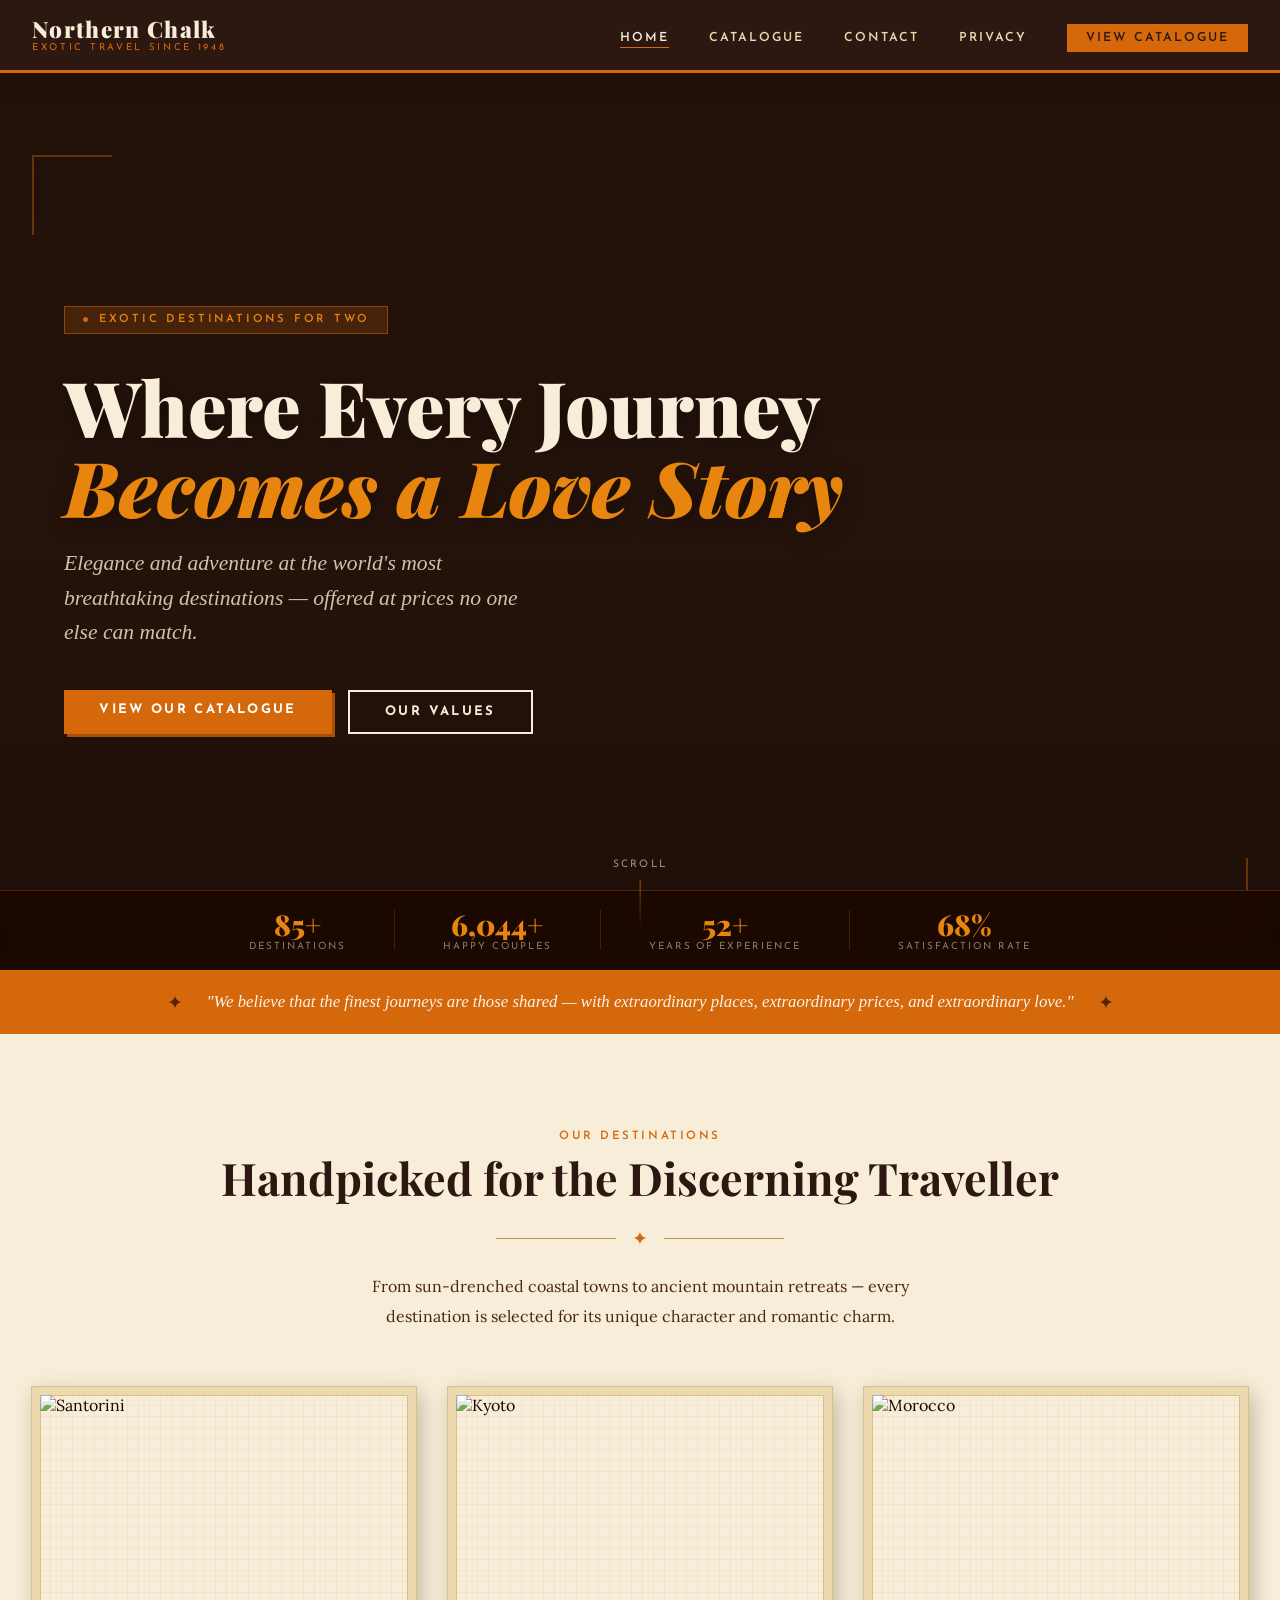
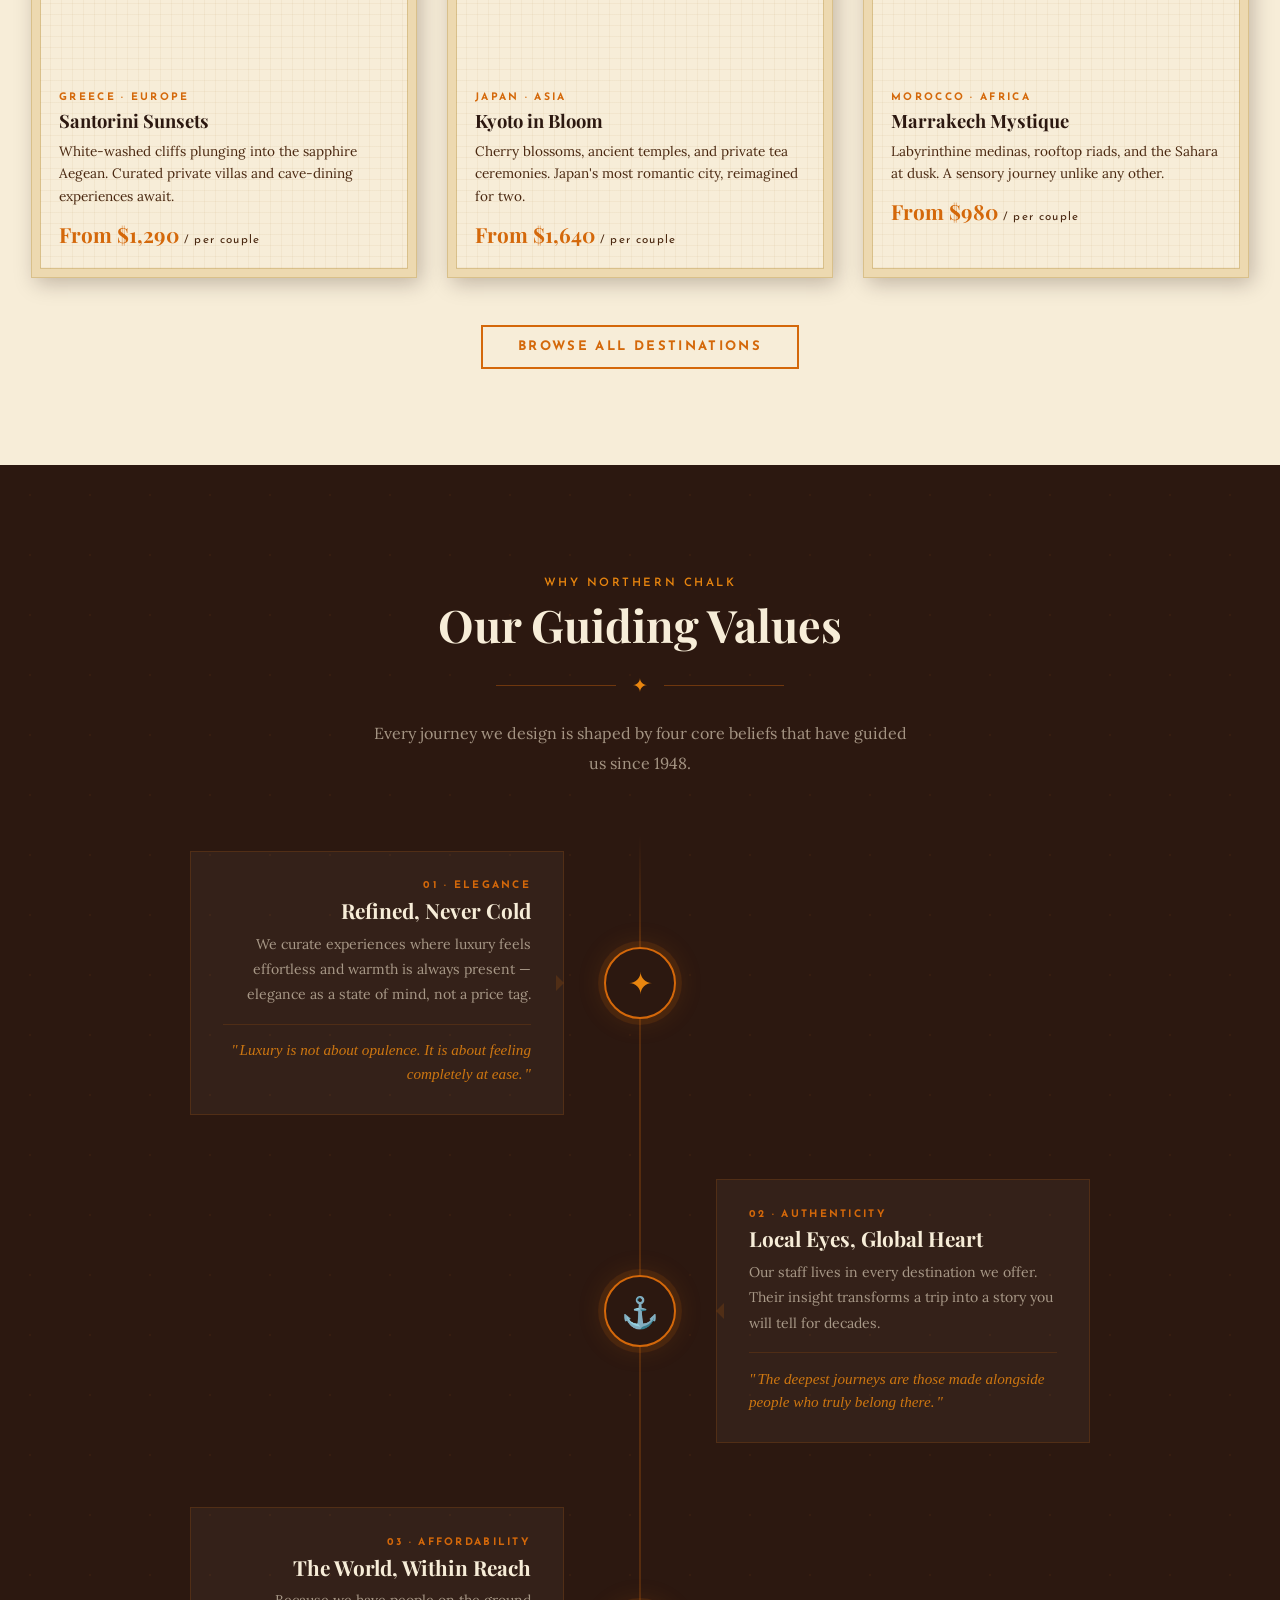
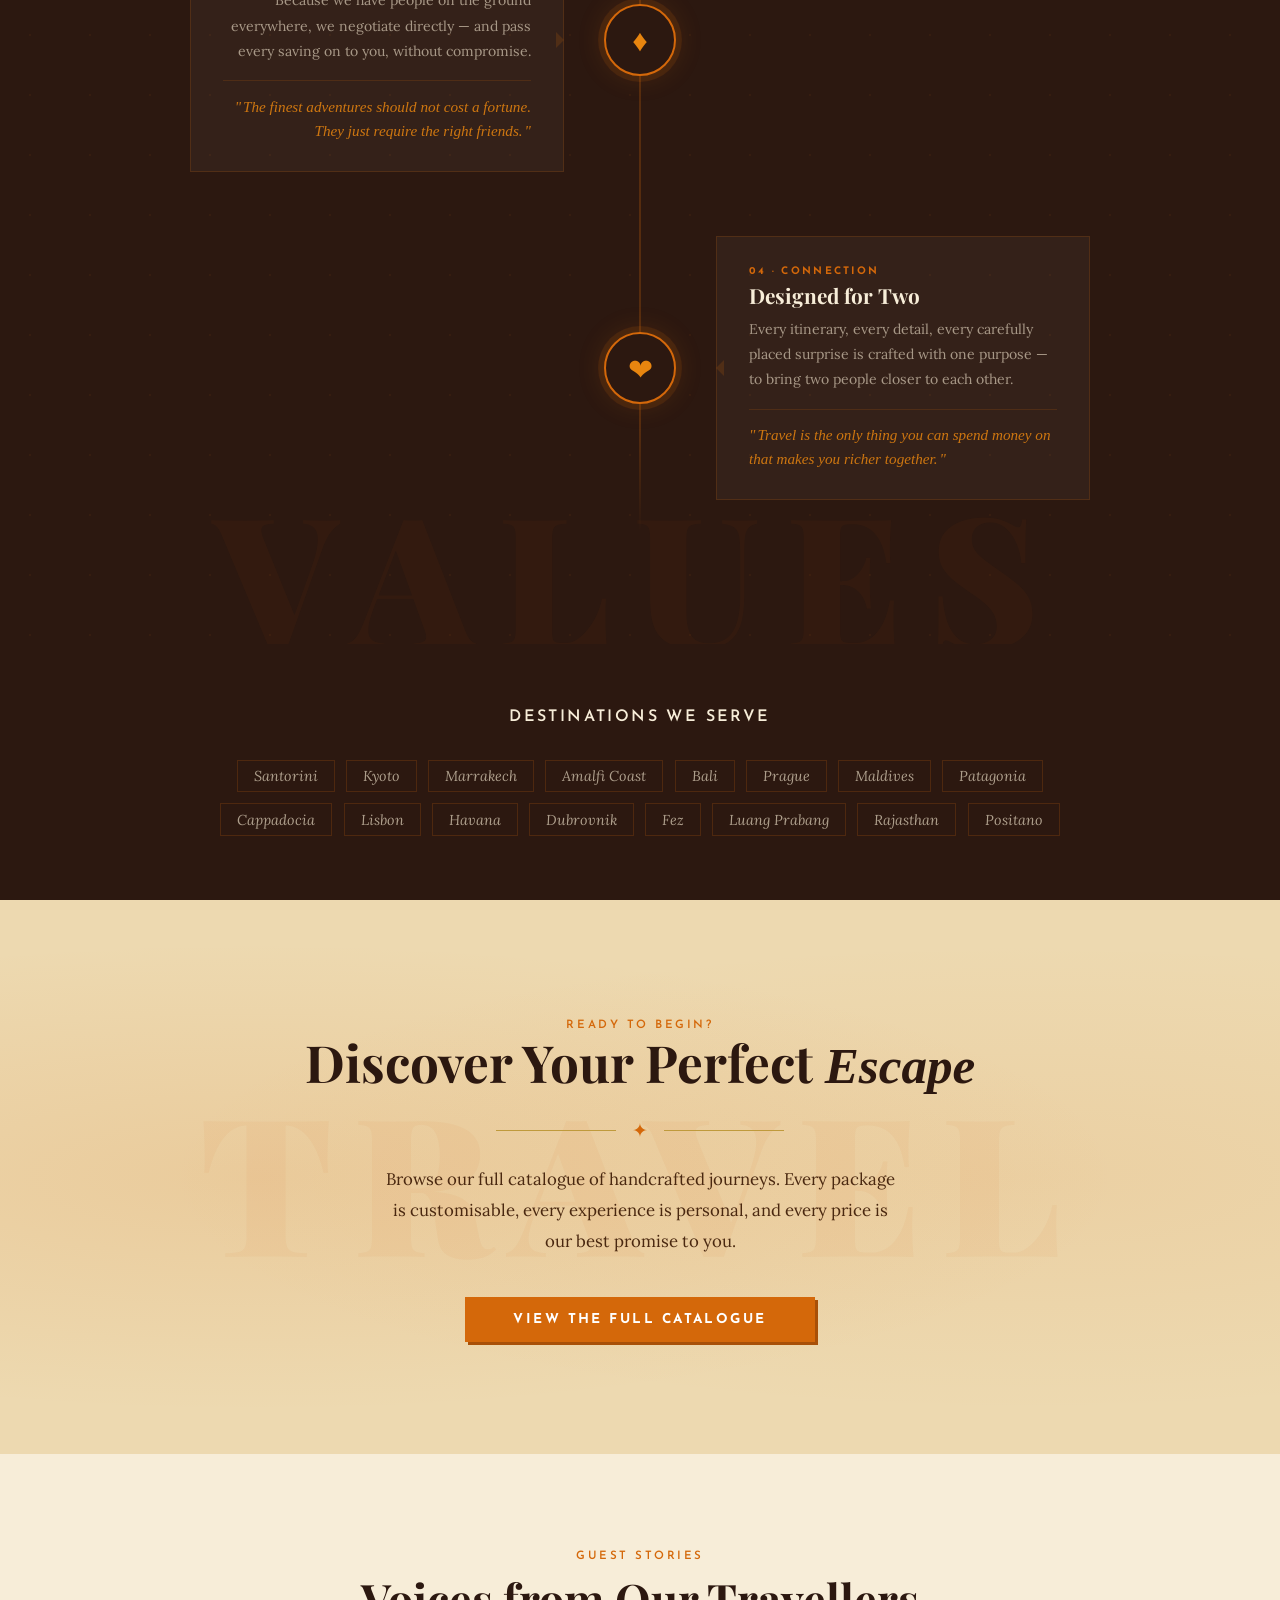
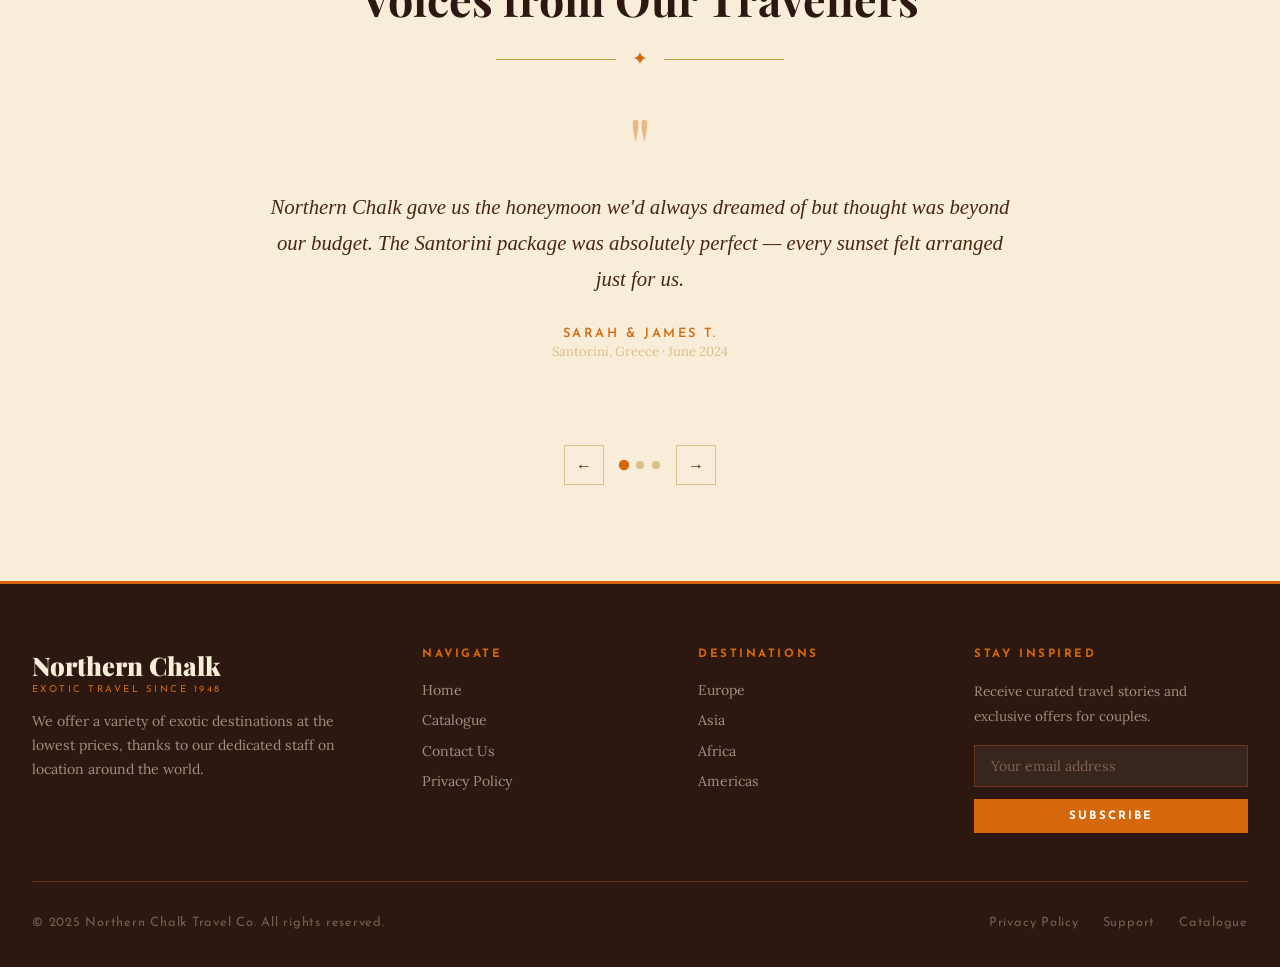
==== index.html @ 46b0620c "finishing the website" ====
<!DOCTYPE html>
<html lang="en">
<head>
    <meta charset="UTF-8">
    <meta name="viewport" content="width=device-width, initial-scale=1.0">
    <title>Northern Chalk — Exotic Travel Destinations</title>
    <link rel="stylesheet" href="style.css">
</head>
<body>

    <nav class="site-nav">
        <div class="nav-inner">
            <a href="index.html" class="nav-logo">
                <span class="logo-main">Northern Chalk</span>
                <span class="logo-sub">Exotic Travel Since 1948</span>
            </a>
            <ul class="nav-links">
                <li><a href="index.html">Home</a></li>
                <li><a href="shop.html">Catalogue</a></li>
                <li><a href="contact.html">Contact</a></li>
                <li><a href="privacy.html">Privacy</a></li>
                <li><a href="shop.html" class="nav-cta">View Catalogue</a></li>
            </ul>
            <div class="nav-toggle" aria-label="Toggle menu">
                <span></span><span></span><span></span>
            </div>
        </div>
    </nav>

    <main>

        <section class="hero" id="home">
            <div class="hero-bg"></div>
            <div class="hero-corner hero-corner--tl"></div>
            <div class="hero-corner hero-corner--br"></div>
            <div class="hero-content">
                <div class="hero-badge animate-fade-up">
                    <div class="hero-badge-dot"></div>
                    <span>Exotic Destinations for Two</span>
                </div>
                <h1 class="animate-fade-up anim-delay-1">
                    Where Every Journey
                    <em>Becomes a Love Story</em>
                </h1>
                <p class="hero-sub animate-fade-up anim-delay-2">
                    Elegance and adventure at the world's most breathtaking destinations — offered at prices no one else can match.
                </p>
                <div class="hero-actions animate-fade-up anim-delay-3">
                    <a href="shop.html" class="btn btn-primary">View Our Catalogue</a>
                    <a href="#values" class="btn btn-ghost">Our Values</a>
                </div>
            </div>
            <div class="hero-stats">
                <div class="hero-stats-inner">
                    <div class="hero-stat">
                        <div class="hero-stat-num" data-count="120" data-suffix="+">0</div>
                        <div class="hero-stat-label">Destinations</div>
                    </div>
                    <div class="hero-stat-divider"></div>
                    <div class="hero-stat">
                        <div class="hero-stat-num" data-count="8500" data-suffix="+">0</div>
                        <div class="hero-stat-label">Happy Couples</div>
                    </div>
                    <div class="hero-stat-divider"></div>
                    <div class="hero-stat">
                        <div class="hero-stat-num" data-count="75" data-suffix="+">0</div>
                        <div class="hero-stat-label">Years of Experience</div>
                    </div>
                    <div class="hero-stat-divider"></div>
                    <div class="hero-stat">
                        <div class="hero-stat-num" data-count="98" data-suffix="%">0</div>
                        <div class="hero-stat-label">Satisfaction Rate</div>
                    </div>
                </div>
            </div>
            <div class="hero-scroll">
                <span>Scroll</span>
                <div class="hero-scroll-line"></div>
            </div>
        </section>

        <div class="intro-strip">
            <div class="intro-strip-inner">
                <span class="intro-strip-icon">✦</span>
                <p>"We believe that the finest journeys are those shared — with extraordinary places, extraordinary prices, and extraordinary love."</p>
                <span class="intro-strip-icon">✦</span>
            </div>
        </div>

        <section class="destinations">
            <div class="container">
                <div class="section-header reveal">
                    <span class="label">Our Destinations</span>
                    <h2>Handpicked for the Discerning Traveller</h2>
                    <div class="ornament ornament-wide">
                        <span class="ornament-icon">✦</span>
                    </div>
                    <p>From sun-drenched coastal towns to ancient mountain retreats — every destination is selected for its unique character and romantic charm.</p>
                </div>

                <div class="destinations-grid">
                    <div class="stamp-card dest-featured reveal" data-delay="0.1">
                        <img class="stamp-card-img" src="https://images.unsplash.com/photo-1533929736458-ca588d08c8be?w=800&q=75&auto=format&fit=crop" alt="Santorini">
                        <div class="stamp-card-body">
                            <span class="stamp-card-tag">Greece · Europe</span>
                            <div class="stamp-card-title">Santorini Sunsets</div>
                            <p class="stamp-card-desc">White-washed cliffs plunging into the sapphire Aegean. Curated private villas and cave-dining experiences await.</p>
                            <div class="stamp-card-price">From $1,290 <span>/ per couple</span></div>
                        </div>
                    </div>

                <div class="stamp-card reveal" data-delay="0.2">
                    <img class="stamp-card-img" src="https://images.unsplash.com/photo-1554931670-4ebfabf6e7a9?w=800&q=75&auto=format&fit=crop" alt="Kyoto">
                    <div class="stamp-card-body">
                        <span class="stamp-card-tag">Japan · Asia</span>
                        <div class="stamp-card-title">Kyoto in Bloom</div>
                        <p class="stamp-card-desc">Cherry blossoms, ancient temples, and private tea ceremonies. Japan's most romantic city, reimagined for two.</p>
                        <div class="stamp-card-price">From $1,640 <span>/ per couple</span></div>
                    </div>
                </div>

                <div class="stamp-card reveal" data-delay="0.3">
                    <img class="stamp-card-img" src="https://images.unsplash.com/photo-1516939884455-1445c8652f83?w=800&q=75&auto=format&fit=crop" alt="Morocco">
                    <div class="stamp-card-body">
                        <span class="stamp-card-tag">Morocco · Africa</span>
                        <div class="stamp-card-title">Marrakech Mystique</div>
                        <p class="stamp-card-desc">Labyrinthine medinas, rooftop riads, and the Sahara at dusk. A sensory journey unlike any other.</p>
                        <div class="stamp-card-price">From $980 <span>/ per couple</span></div>
                    </div>
                </div>
                </div>

                <div style="text-align:center; margin-top:3rem;" class="reveal" data-delay="0.4">
                    <a href="shop.html" class="btn btn-secondary">Browse All Destinations</a>
                </div>
            </div>
        </section>

        <section class="values" id="values">
            <div class="container">
                <div class="section-header reveal">
                    <span class="label">Why Northern Chalk</span>
                    <h2 style="color:var(--cream)">Our Guiding Values</h2>
                    <div class="ornament ornament-wide">
                        <span class="ornament-icon" style="color:var(--orange-light)">✦</span>
                    </div>
                    <p style="color:rgba(245,232,208,0.6)">Every journey we design is shaped by four core beliefs that have guided us since 1948.</p>
                </div>

                <div class="timeline">

                    <!-- 01 Elegance — content LEFT, node centre, empty right -->
                    <div class="tl-item tl-odd reveal" data-delay="0.05">
                        <div class="tl-left">
                            <div class="tl-content">
                                <span class="tl-num">01 · Elegance</span>
                                <h3>Refined, Never Cold</h3>
                                <p>We curate experiences where luxury feels effortless and warmth is always present — elegance as a state of mind, not a price tag.</p>
                                <div class="tl-quote">Luxury is not about opulence. It is about feeling completely at ease.</div>
                            </div>
                        </div>
                        <div class="tl-center">
                            <div class="tl-node">✦</div>
                        </div>
                        <div class="tl-right"></div>
                    </div>

                    <!-- 02 Authenticity — empty left, node centre, content RIGHT -->
                    <div class="tl-item tl-even reveal" data-delay="0.15">
                        <div class="tl-left"></div>
                        <div class="tl-center">
                            <div class="tl-node">⚓</div>
                        </div>
                        <div class="tl-right">
                            <div class="tl-content">
                                <span class="tl-num">02 · Authenticity</span>
                                <h3>Local Eyes, Global Heart</h3>
                                <p>Our staff lives in every destination we offer. Their insight transforms a trip into a story you will tell for decades.</p>
                                <div class="tl-quote">The deepest journeys are those made alongside people who truly belong there.</div>
                            </div>
                        </div>
                    </div>

                    <!-- 03 Affordability — content LEFT, node centre, empty right -->
                    <div class="tl-item tl-odd reveal" data-delay="0.25">
                        <div class="tl-left">
                            <div class="tl-content">
                                <span class="tl-num">03 · Affordability</span>
                                <h3>The World, Within Reach</h3>
                                <p>Because we have people on the ground everywhere, we negotiate directly — and pass every saving on to you, without compromise.</p>
                                <div class="tl-quote">The finest adventures should not cost a fortune. They just require the right friends.</div>
                            </div>
                        </div>
                        <div class="tl-center">
                            <div class="tl-node">♦</div>
                        </div>
                        <div class="tl-right"></div>
                    </div>

                    <!-- 04 Connection — empty left, node centre, content RIGHT -->
                    <div class="tl-item tl-even reveal" data-delay="0.35">
                        <div class="tl-left"></div>
                        <div class="tl-center">
                            <div class="tl-node">❤</div>
                        </div>
                        <div class="tl-right">
                            <div class="tl-content">
                                <span class="tl-num">04 · Connection</span>
                                <h3>Designed for Two</h3>
                                <p>Every itinerary, every detail, every carefully placed surprise is crafted with one purpose — to bring two people closer to each other.</p>
                                <div class="tl-quote">Travel is the only thing you can spend money on that makes you richer together.</div>
                            </div>
                        </div>
                    </div>
                </div>
            </div>
        </section>

        <div class="destinations-strip">
            <div class="container">
                <h3>Destinations We Serve</h3>
                <div class="dest-tags">
                    <span class="dest-tag">Santorini</span>
                    <span class="dest-tag">Kyoto</span>
                    <span class="dest-tag">Marrakech</span>
                    <span class="dest-tag">Amalfi Coast</span>
                    <span class="dest-tag">Bali</span>
                    <span class="dest-tag">Prague</span>
                    <span class="dest-tag">Maldives</span>
                    <span class="dest-tag">Patagonia</span>
                    <span class="dest-tag">Cappadocia</span>
                    <span class="dest-tag">Lisbon</span>
                    <span class="dest-tag">Havana</span>
                    <span class="dest-tag">Dubrovnik</span>
                    <span class="dest-tag">Fez</span>
                    <span class="dest-tag">Luang Prabang</span>
                    <span class="dest-tag">Rajasthan</span>
                    <span class="dest-tag">Positano</span>
                </div>
            </div>
        </div>

        <section class="cta-section">
        <div class="cta-deco-text">TRAVEL</div>
            <div class="container reveal">
                <span class="label">Ready to Begin?</span>
                <h2>Discover Your Perfect <em class="serif-italic">Escape</em></h2>
                <div class="ornament ornament-wide">
                    <span class="ornament-icon">✦</span>
                </div>
                <p>Browse our full catalogue of handcrafted journeys. Every package is customisable, every experience is personal, and every price is our best promise to you.</p>
                <a href="shop.html" class="btn btn-primary" style="font-size:0.85rem; padding:1rem 3rem;">
                    View the Full Catalogue
                </a>
            </div>
        </section>

        <section class="testimonials">
            <div class="container">
                <div class="section-header reveal">
                    <span class="label">Guest Stories</span>
                    <h2>Voices from Our Travellers</h2>
                    <div class="ornament ornament-wide">
                        <span class="ornament-icon">✦</span>
                    </div>
                </div>

                <div class="testimonial-wrapper reveal">
                    <div class="testimonial-track">

                        <div class="testimonial-slide active">
                            <div class="testimonial-quote-icon">"</div>
                            <p class="testimonial-text">Northern Chalk gave us the honeymoon we'd always dreamed of but thought was beyond our budget. The Santorini package was absolutely perfect — every sunset felt arranged just for us.</p>
                            <span class="testimonial-author">Sarah &amp; James T.</span>
                            <span class="testimonial-dest">Santorini, Greece · June 2024</span>
                        </div>

                        <div class="testimonial-slide">
                            <div class="testimonial-quote-icon">"</div>
                            <p class="testimonial-text">The Kyoto trip was unlike anything we've experienced. Waking up to cherry blossoms outside our ryokan, followed by a private tea ceremony — it was the most romantic week of our lives.</p>
                            <span class="testimonial-author">Mia &amp; David K.</span>
                            <span class="testimonial-dest">Kyoto, Japan · April 2024</span>
                        </div>

                        <div class="testimonial-slide">
                            <div class="testimonial-quote-icon">"</div>
                            <p class="testimonial-text">What struck us most was how personal every detail felt. The local guides in Marrakech were extraordinary — it was as though the whole city had been arranged to welcome us personally.</p>
                            <span class="testimonial-author">Elena &amp; Marco R.</span>
                            <span class="testimonial-dest">Marrakech, Morocco · October 2024</span>
                        </div>

                    </div>

                    <div class="t-controls">
                        <button class="t-prev" aria-label="Previous">&#8592;</button>
                        <div class="t-dots">
                            <div class="t-dot active"></div>
                            <div class="t-dot"></div>
                            <div class="t-dot"></div>
                        </div>
                        <button class="t-next" aria-label="Next">&#8594;</button>
                    </div>
                </div>
            </div>
        </section>

    </main>

    <footer>
        <div class="footer-grid">
            <div class="footer-brand">
                <span class="logo-main">Northern Chalk</span>
                <span class="logo-sub">Exotic Travel Since 1948</span>
                <p>We offer a variety of exotic destinations at the lowest prices, thanks to our dedicated staff on location around the world.</p>
            </div>
            <div class="footer-col">
                <h5>Navigate</h5>
                <ul>
                    <li><a href="index.html">Home</a></li>
                    <li><a href="shop.html">Catalogue</a></li>
                    <li><a href="contact.html">Contact Us</a></li>
                    <li><a href="privacy.html">Privacy Policy</a></li>
                </ul>
            </div>
            <div class="footer-col">
                <h5>Destinations</h5>
                <ul>
                    <li><a href="shop.html">Europe</a></li>
                    <li><a href="shop.html">Asia</a></li>
                    <li><a href="shop.html">Africa</a></li>
                    <li><a href="shop.html">Americas</a></li>
                </ul>
            </div>
            <div class="footer-col footer-newsletter">
                <h5>Stay Inspired</h5>
                <p style="font-size:0.85rem;color:#A09080;margin-bottom:1rem;">Receive curated travel stories and exclusive offers for couples.</p>
                <form class="newsletter-form">
                    <input type="email" placeholder="Your email address" required>
                    <button type="submit" class="btn">Subscribe</button>
                </form>
            </div>
        </div>
        <div class="footer-bottom">
            <p>© 2025 Northern Chalk Travel Co. All rights reserved.</p>
            <div class="footer-bottom-links">
                <a href="privacy.html">Privacy Policy</a>
                <a href="contact.html">Support</a>
                <a href="shop.html">Catalogue</a>
            </div>
        </div>
    </footer>

    <script src="script.js"></script>
</body>
</html>
---- style.css ----
@import url('https://fonts.googleapis.com/css2?family=Playfair+Display:ital,wght@0,400;0,600;0,700;0,900;1,400;1,700&family=Lora:ital,wght@0,400;0,500;1,400&family=Josefin+Sans:wght@300;400;600;700&family=IM+Fell+English:ital@0;1&display=swap');

:root {
    --orange:       #D4680A;
    --orange-light: #E8850F;
    --orange-dark:  #A85008;
    --cream:        #F7EDD8;
    --cream-dark:   #EDD9B0;
    --parchment:    #D9C08A;
    --brown:        #2C1810;
    --brown-mid:    #6B3520;
    --gold:         #BF9A3C;
    --gold-light:   #D4B458;
    --burgundy:     #7A1E1E;
    --text:         #1A0800;
    --text-mid:     #4A2810;
    --shadow:       rgba(26,8,0,0.25);
}

*, *::before, *::after {
    box-sizing: border-box;
    margin: 0;
    padding: 0;
}

html {
    scroll-behavior: smooth;
    font-size: 16px;
}

img {
    max-width: 100%;
    display: block;
}

a {
    text-decoration: none;
    color: inherit;
}

ul {
    list-style: none;
}

button {
    cursor: pointer;
    border: none;
    background: none; 
    font-family: inherit;
}

body {
    font-family: 'Lora', serif;
    background-color: var(--cream);
    color: var(--text);
    background-image:
        url("data:image/svg+xml,%3Csvg xmlns='http://www.w3.org/2000/svg' width='300' height='300'%3E%3Cfilter id='noise'%3E%3CfeTurbulence type='fractalNoise' baseFrequency='0.65' numOctaves='3' stitchTiles='stitch'/%3E%3CfeColorMatrix type='saturate' values='0'/%3E%3C/filter%3E%3Crect width='300' height='300' filter='url(%23noise)' opacity='0.04'/%3E%3C/svg%3E");
    min-height: 100vh;
}

h1, h2, h3, h4 {
    font-family: 'Playfair Display', serif;
    line-height: 1.2;
    color: var(--brown);
}

h1 {
    font-size: clamp(2.4rem, 5vw, 4rem);
    font-weight: 900;
}

h2 {
    font-size: clamp(1.8rem, 3.5vw, 2.8rem);
    font-weight: 700;
}

h3 {
    font-size: clamp(1.3rem, 2.5vw, 1.8rem);
    font-weight: 600;
}

h4 {
    font-size: 1.1rem;
    font-weight: 600;
}

p {
    font-family: 'Lora', serif;
    font-size: 1rem;
    line-height: 1.85;
    color: var(--text-mid);
}

.label {
    font-family: 'Josefin Sans', sans-serif;
    font-size: 0.72rem;
    letter-spacing: 0.22em;
    text-transform: uppercase;
    font-weight: 600;
    color: var(--orange);
}

.serif-italic {
    font-family: 'IM Fell English', serif;
    font-style: italic;
}

.texture-overlay {
    position: relative;
}

.texture-overlay::after {
    content: '';
    position: absolute;
    inset: 0;
    background-image: url("data:image/svg+xml,%3Csvg xmlns='http://www.w3.org/2000/svg' width='400' height='400'%3E%3Cfilter id='n'%3E%3CfeTurbulence type='fractalNoise' baseFrequency='0.9' numOctaves='4' stitchTiles='stitch'/%3E%3CfeColorMatrix type='saturate' values='0'/%3E%3C/filter%3E%3Crect width='400' height='400' filter='url(%23n)' opacity='0.06'/%3E%3C/svg%3E");
    pointer-events: none;
    z-index: 1;
}

.hero {
    position: relative;
    min-height: 100vh;
    display: flex;
    align-items: center;
    overflow: hidden;
    background: var(--brown);
}

.hero-bg {
    position: absolute;
    inset: -10%;
    background-image:
    linear-gradient(to bottom, rgba(26,8,0,0.55) 0%, rgba(26,8,0,0.35) 50%, rgba(26,8,0,0.72) 100%),
    url('https://images.unsplash.com/photo-1476514525535-07fb3b4ae5f1?w=1600&q=80&auto=format&fit=crop');
    background-size: cover;
    background-position: center;
    filter: sepia(30%) saturate(1.1);
    will-change: transform;
}

.hero-content {
    position: relative;
    z-index: 2;
    max-width: 1280px;
    margin: 0 auto;
    padding: 0 2rem;
    width: 100%;
}

.hero-badge {
    display: inline-flex;
    align-items: center;
    gap: 0.7rem;
    background: rgba(212,104,10,0.2);
    border: 1px solid rgba(212,104,10,0.5);
    padding: 0.45rem 1.1rem;
    margin-bottom: 2rem;
}

.hero-badge span {
    font-family: 'Josefin Sans', sans-serif;
    font-size: 0.7rem;
    letter-spacing: 0.25em;
    text-transform: uppercase;
    font-weight: 600;
    color: var(--orange-light);
}

.hero-badge-dot {
    width: 5px; height: 5px;
    background: var(--orange);
    border-radius: 50%;
    animation: pulse 2s infinite;
}

@keyframes pulse {
    0%,100% {
        opacity:1; transform: scale(1);
    }
    50% {
        opacity:0.5; transform: scale(1.4);
    }
}
.hero h1 {
    color: var(--cream);
    font-size: clamp(3rem, 6vw, 5.2rem);
    font-weight: 900;
    line-height: 1.05;
    max-width: 780px;
    margin-bottom: 0.3rem;
    text-shadow: 2px 4px 20px rgba(0,0,0,0.4);
}

.hero h1 em {
    color: var(--orange-light);
    font-style: italic;
    display: block;
}

.hero-sub {
    font-family: 'IM Fell English', serif;
    font-style: italic;
    font-size: clamp(1rem, 2vw, 1.35rem);
    color: rgba(245,232,208,0.82);
    margin: 1.2rem 0 2.5rem;
    max-width: 480px;
    line-height: 1.6;
}

.hero-actions {
    display: flex;
    gap: 1rem;
    flex-wrap: wrap;
}

.hero-scroll {
    position: absolute;
    bottom: 2.5rem;
    left: 50%;
    transform: translateX(-50%);
    display: flex;
    flex-direction: column;
    align-items: center;
    gap: 0.6rem;
    z-index: 2;
    animation: fadeIn 1s 1s both;
}

.hero-scroll span {
    font-family: 'Josefin Sans', sans-serif;
    font-size: 0.65rem;
    letter-spacing: 0.22em;
    text-transform: uppercase;
    color: rgba(245,232,208,0.6);
}

.hero-scroll-line {
    width: 1px; height: 50px;
    background: linear-gradient(to bottom, rgba(212,104,10,0.8), transparent);
    animation: scrollLine 1.8s ease-in-out infinite;
}

@keyframes scrollLine {
    0%   {
        transform: scaleY(0);
        transform-origin: top;
        opacity:1;
    }
    50%  {
        transform: scaleY(1);
        transform-origin: top;
    }
    51%  {
        transform-origin: bottom;
    }
    100% {
        transform: scaleY(0);
        transform-origin: bottom;
        opacity:0; 
    }
}

.hero-corner {
    position: absolute;
    z-index: 2;
    width: 80px; height: 80px;
    pointer-events: none;
}
.hero-corner--tl {
    top: 85px;
    left: 2rem;
    border-top: 2px solid rgba(212,104,10,0.4);
    border-left: 2px solid rgba(212,104,10,0.4);
}

.hero-corner--br {
    bottom: 2rem;
    right: 2rem;
    border-bottom: 2px solid rgba(212,104,10,0.4);
    border-right: 2px solid rgba(212,104,10,0.4);
}

.hero-stats {
    position: absolute;
    bottom: 0; left: 0; right: 0;
    background: rgba(26,8,0,0.85);
    backdrop-filter: blur(6px);
    border-top: 1px solid rgba(212,104,10,0.3);
    z-index: 2;
}

.hero-stats-inner {
    max-width: 1280px;
    margin: 0 auto;
    padding: 1.2rem 2rem;
    display: flex;
    gap: 3rem;
    align-items: center;
    justify-content: center;
    flex-wrap: wrap;
}

.hero-stat {
    text-align: center;
}

.hero-stat-num {
    font-family: 'Playfair Display', serif;
    font-size: 1.8rem;
    font-weight: 900;
    color: var(--orange-light);
    line-height: 1;
}

.hero-stat-label {
    font-family: 'Josefin Sans', sans-serif;
    font-size: 0.62rem;
    letter-spacing: 0.2em;
    text-transform: uppercase;
    color: rgba(245,232,208,0.5);
    margin-top: 0.2rem;
}

.hero-stat-divider {
    width: 1px;
    height: 40px;
    background: rgba(212,104,10,0.25);
}

.intro-strip {
    background: var(--orange);
    padding: 1.2rem 2rem;
}

.intro-strip-inner {
    max-width: 1280px;
    margin: 0 auto;
    display: flex;
    align-items: center;
    justify-content: center;
    gap: 1.5rem;
    flex-wrap: wrap;
}

.intro-strip p {
    font-family: 'IM Fell English', serif;
    font-style: italic;
    font-size: 1.05rem;
    color: rgba(255,255,255,0.92);
    line-height: 1.5;
}

.intro-strip-icon {
    font-size: 1.2rem;
    opacity: 0.7;
}

section {
    padding: 6rem 2rem;
}
.container {
    max-width: 1280px;
    margin: 0 auto;
}

.destinations {
    background: var(--cream);
}

.destinations-grid {
    display: grid;
    grid-template-columns: repeat(3, 1fr);
    gap: 2rem;
}

.dest-featured {
    grid-column: span 1;
}

.values {
    background: var(--brown);
    position: relative;
    overflow: hidden;
    padding: 7rem 2rem;
}

.values::before {
    content: '';
    position: absolute; inset: 0;
    background-image: url("data:image/svg+xml,%3Csvg xmlns='http://www.w3.org/2000/svg' width='60' height='60'%3E%3Ccircle cx='30' cy='30' r='1' fill='rgba(212,104,10,0.07)'/%3E%3C/svg%3E");
}

.values::after {
    content: 'VALUES';
    position: absolute;
    bottom: -0.1em; left: 50%;
    transform: translateX(-50%);
    font-family: 'Playfair Display', serif;
    font-size: clamp(5rem, 14vw, 12rem);
    font-weight: 900;
    letter-spacing: 0.15em;
    color: rgba(212,104,10,0.045);
    white-space: nowrap;
    pointer-events: none;
    user-select: none;
    line-height: 1;
}

.values .section-header h2  {
    color: var(--cream);
}

.values .section-header p   {
    color: rgba(245,232,208,0.6);
}

.values .label               {
    color: var(--orange-light);
}

.values .ornament::before,
.values .ornament::after     {
    background: rgba(212,104,10,0.4);
}

.timeline {
    position: relative;
    max-width: 900px;
    margin: 0 auto;
    padding: 1rem 0 2rem;
    z-index: 1;
}

.timeline::before {
    content: '';
    position: absolute;
    top: 0;
    bottom: 0;
    left: 50%;
    transform: translateX(-50%);
    width: 1px;
    background: linear-gradient(
    to bottom,
    transparent 0%,
    rgba(212,104,10,0.5) 8%,
    rgba(212,104,10,0.5) 92%,
    transparent 100%
    );
}

.tl-item {
    display: grid;
    grid-template-columns: 1fr 72px 1fr;
    align-items: center;
    gap: 0;
    margin-bottom: 4rem;
    position: relative;
}

.tl-item:last-child {
    margin-bottom: 0;
}

.tl-left  {
    padding-right: 2.5rem;
    text-align: right;
}

.tl-right {
    padding-left:  2.5rem;
    text-align: left;
}

.tl-item.tl-odd  .tl-left  {
    order: 1;
}

.tl-item.tl-odd  .tl-center {
    order: 2;
}

.tl-item.tl-odd  .tl-right {
    order: 3;
}

.tl-item.tl-even .tl-left  {
    order: 1;
    padding-right: 0;
}

.tl-item.tl-even .tl-center {
    order: 2;
}

.tl-item.tl-even .tl-right {
    order: 3;
    text-align: left;
    padding-left: 2.5rem; 
    padding-right: 0;
}

.tl-center {
    display: flex;
    justify-content: center;
    align-items: center;
    position: relative;
    z-index: 2;
}

.tl-node {
    width: 72px; height: 72px;
    border-radius: 50%;
    background: var(--brown);
    border: 2px solid var(--orange);
    display: flex;
    align-items: center;
    justify-content: center;
    font-size: 1.9rem;
    color: var(--orange-light);
    box-shadow: 0 0 0 6px rgba(212,104,10,0.12), 0 0 28px rgba(212,104,10,0.2);
    transition: transform 0.35s, box-shadow 0.35s;
    cursor: default;
}

.tl-item:hover .tl-node {
    transform: scale(1.12);
    box-shadow: 0 0 0 10px rgba(212,104,10,0.15), 0 0 40px rgba(212,104,10,0.3);
}

.tl-content {
    background: rgba(255,255,255,0.04);
    border: 1px solid rgba(212,104,10,0.18);
    padding: 1.8rem 2rem;
    position: relative;
    transition: background 0.3s, border-color 0.3s;
}

.tl-content:hover {
    background: rgba(212,104,10,0.07);
    border-color: rgba(212,104,10,0.38);
}

.tl-item.tl-odd .tl-content::after {
    content: '';
    position: absolute;
    right: -9px;
    top: 50%;
    transform: translateY(-50%);
    border: 8px solid transparent;
    border-left-color: rgba(212,104,10,0.18);
}

/* .tl-item.tl-even .tl-content::after {
    content: '';
    position: absolute;
    left: -9px;
    top: 50%;
    transform: translateY(-50%);
    border: 8px solid transparent;
    border-right-color: rgba(212,104,10,0.18);
} */

.tl-item.tl-even .tl-right .tl-content::after {
    content: '';
    position: absolute;
    left: -9px;
    top: 50%;
    transform: translateY(-50%);
    border: 8px solid transparent;
    border-right-color: rgba(212,104,10,0.18);
}

.tl-num {
    font-family: 'Josefin Sans', sans-serif;
    font-size: 0.65rem;
    letter-spacing: 0.22em;
    text-transform: uppercase;
    font-weight: 700;
    color: var(--orange);
    display: block;
    margin-bottom: 0.4rem;
}

.tl-content h3 {
    font-size: 1.3rem;
    color: var(--cream);
    margin-bottom: 0.55rem;
    font-weight: 700;
}

.tl-content p {
    font-size: 0.88rem;
    color: rgba(245,232,208,0.6);
    line-height: 1.8;
    margin-bottom: 1rem;
}

.tl-quote {
    font-family: 'IM Fell English', serif;
    font-style: italic;
    font-size: 0.95rem;
    color: var(--orange-light);
    opacity: 0.85;
    border-top: 1px solid rgba(212,104,10,0.2);
    padding-top: 0.85rem;
    line-height: 1.55;
}

.tl-quote::before {
    content: '"';
    margin-right: 2px;
}

.tl-quote::after  {
    content: '"';
    margin-left:  2px;
}

@media (max-width: 1024px) {
    .tl-content {
        padding: 1.5rem 1.6rem;
    }
}

@media (max-width: 768px) {
    .timeline::before {
        left: 28px;
        transform: none;
    }
    .tl-item {
    grid-template-columns: 56px 1fr;
    grid-template-rows: auto;
    margin-bottom: 2.5rem;
    }
    .tl-item.tl-odd .tl-right {
        display: none;
    }
    .tl-item.tl-odd .tl-center {
        order: 1 !important;
    }
    .tl-item.tl-odd .tl-left  {
        order: 2 !important;
        text-align: left;
        padding-right: 0;
        padding-left: 1.5rem;
    }
    .tl-item.tl-even .tl-left  {
        display: none;
    }
    .tl-item.tl-even .tl-center {
        order: 1 !important;
    }
    .tl-item.tl-even .tl-right {
        order: 2 !important;
        text-align: left;
        padding-left: 1.5rem;
        padding-right: 0;
    }
    .tl-item.tl-odd  .tl-content::after,
    .tl-item.tl-even .tl-right .tl-content::after {
    right: auto;
    left: -9px;
    border-left-color: transparent;
    border-right-color: rgba(212,104,10,0.18);
    }
    .tl-node {
        width: 56px;
        height: 56px;
        font-size: 1.4rem;
    }
}
@media (max-width: 480px) {
    .tl-content {
        padding: 1.2rem;
    }
    .tl-content h3 {
        font-size: 1.1rem;
    }
    .values {
        padding: 5rem 1.5rem;
    }
}

.cta-section {
    background: var(--cream-dark);
    padding: 7rem 2rem;
    position: relative;
    overflow: hidden;
    text-align: center;
}

.cta-section::before {
    content: '';
    position: absolute;
    inset: 0;
    background:
    radial-gradient(ellipse at 20% 50%, rgba(212,104,10,0.12), transparent 60%),
    radial-gradient(ellipse at 80% 50%, rgba(212,104,10,0.08), transparent 60%);
}

.cta-section .container {
    position: relative;
    z-index: 1;
}

.cta-section h2 {
    font-size: clamp(2rem, 4vw, 3.2rem);
    margin-bottom: 1rem;
}

.cta-section p {
    max-width: 520px;
    margin: 0 auto 2.5rem;
    font-size: 1.05rem;
}

.cta-deco-text {
    position: absolute;
    font-family: 'Playfair Display', serif;
    font-size: clamp(5rem, 15vw, 13rem);
    font-weight: 900;
    color: rgba(212,104,10,0.05);
    top: 50%;
    left: 50%;
    transform: translate(-50%, -50%);
    white-space: nowrap;
    pointer-events: none;
    letter-spacing: 0.1em;
    user-select: none;
}

.testimonials {
    background: var(--cream);
}

.testimonial-wrapper {
    position: relative;
    max-width: 760px;
    margin: 0 auto;
}

.testimonial-track {
    position: relative;
    min-height: 280px;
}

.testimonial-slide {
    position: absolute;
    inset: 0;
    display: flex;
    flex-direction: column;
    align-items: center;
    text-align: center;
    opacity: 0;
    transform: translateY(12px);
    pointer-events: none;
    transition: opacity 0.5s ease, transform 0.5s ease;
}

.testimonial-slide.active {
    opacity: 1;
    transform: translateY(0);
    pointer-events: auto;
}

.testimonial-quote-icon {
    font-family: 'Playfair Display', serif;
    font-size: 5rem;
    color: var(--orange);
    line-height: 0.5;
    margin-bottom: 1.5rem;
    opacity: 0.4;
}

.testimonial-text {
    font-family: 'IM Fell English', serif;
    font-style: italic;
    font-size: clamp(1.05rem, 2vw, 1.3rem);
    line-height: 1.75;
    color: var(--text-mid);
    margin-bottom: 1.8rem;
}

.testimonial-author {
    font-family: 'Josefin Sans', sans-serif;
    font-size: 0.8rem;
    letter-spacing: 0.2em;
    text-transform: uppercase;
    color: var(--orange);
    font-weight: 600;
}

.testimonial-dest {
    font-family: 'Lora', serif;
    font-size: 0.82rem;
    color: var(--parchment);
    margin-top: 0.2rem;
}

.t-controls {
    display: flex;
    align-items: center;
    justify-content: center;
    gap: 1rem;
    margin-top: 2.5rem;
}

.t-prev, .t-next {
    width: 40px;
    height: 40px;
    border: 1px solid var(--parchment);
    display: flex;
    align-items: center;
    justify-content: center;
    cursor: pointer;
    font-size: 1rem;
    color: var(--text-mid);
    background: var(--cream);
    transition: all 0.25s;
}

.t-prev:hover, .t-next:hover {
    background: var(--orange);
    border-color: var(--orange);
    color: #fff;
}

.t-dots {
    display: flex;
    gap: 0.5rem;
}

.t-dot {
    width: 8px;
    height: 8px;
    border-radius: 50%;
    background: var(--parchment);
    cursor: pointer;
    transition: background 0.25s, transform 0.25s;
}

.t-dot.active {
    background: var(--orange);
    transform: scale(1.3);
}

.destinations-strip {
    background: var(--brown);
    padding: 4rem 2rem;
    text-align: center;
}

.destinations-strip h3 {
    color: var(--cream);
    font-size: 1rem;
    letter-spacing: 0.15em;
    text-transform: uppercase;
    font-family: 'Josefin Sans', sans-serif;
    font-weight: 600;
    margin-bottom: 2rem;
}

.dest-tags {
    display: flex;
    flex-wrap: wrap;
    gap: 0.7rem;
    justify-content: center;
    max-width: 900px;
    margin: 0 auto;
}

.dest-tag {
    font-family: 'Lora', serif;
    font-style: italic;
    font-size: 0.9rem;
    color: rgba(245,232,208,0.65);
    padding: 0.4rem 1rem;
    border: 1px solid rgba(212,104,10,0.2);
    transition: all 0.25s;
    cursor: default;
}

.dest-tag:hover {
    color: var(--cream);
    border-color: var(--orange);
    background: rgba(212,104,10,0.08);
}

@media (max-width: 1024px) {
    .destinations-grid {
        grid-template-columns: repeat(2, 1fr);
    }
    .values-grid {
        grid-template-columns: repeat(2, 1fr);
    }
    .hero h1 {
        font-size: 3.4rem;
    }
    .hero-stat-divider {
        display: none;
    }
}

@media (max-width: 768px) {
    .hero h1 {
        font-size: 2.8rem;
    }
    .hero-sub {
        font-size: 1rem;
    }
    .destinations-grid {
        grid-template-columns: 1fr;
    }
    .hero-corner {
        display: none;
    }
    section {
        padding: 4rem 1.5rem;
    }
}

@media (max-width: 480px) {
    .hero {
        min-height: 90vh;
    }
    .hero h1 {
        font-size: 2.2rem;
    }
    .values-grid {
        grid-template-columns: 1fr;
    }
    .hero-stats-inner {
        gap: 1.5rem;
        padding: 1rem;
    }
    .hero-stat-num {
        font-size: 1.4rem;
    }
    .hero-actions {
        flex-direction: column;
        align-items: flex-start;
    }
    .hero-badge span {
        font-size: 0.62rem;
    }
}

.ornament {
    display: flex;
    align-items: center;
    gap: 1rem;
    margin: 1.5rem auto;
    width: fit-content;
}
.ornament::before, .ornament::after {
    content: '';
    display: block;
    width: 60px;
    height: 1px;
    background: var(--gold);
}
.ornament-icon {
    color: var(--orange);
    font-size: 1.2rem;
    line-height: 1;
}
.ornament-wide::before, .ornament-wide::after {
    width: 120px;
}

.section-header {
    text-align: center;
    margin-bottom: 3.5rem;
}
.section-header .label {
    margin-bottom: 0.6rem;
    display: block;
}

.section-header h2 {
    margin-bottom: 0.8rem;
}

.section-header p {
    max-width: 540px;
    margin: 0 auto;
}

.vintage-border {
    border: 1px solid var(--parchment);
    box-shadow: 0 0 0 4px var(--cream), 0 0 0 5px var(--parchment);
    position: relative;
}
.vintage-border::before {
    content: '';
    position: absolute;
    inset: 6px;
    border: 1px solid var(--parchment);
    pointer-events: none;
    z-index: 0;
}

.btn {
    display: inline-block;
    font-family: 'Josefin Sans', sans-serif;
    font-size: 0.82rem;
    letter-spacing: 0.18em;
    text-transform: uppercase;
    font-weight: 700;
    padding: 0.85rem 2.2rem;
    transition: all 0.3s ease;
    cursor: pointer;
    border: none;
}

.btn-primary {
    background: var(--orange);
    color: #fff;
    box-shadow: 3px 3px 0 var(--orange-dark);
}

.btn-primary:hover {
    background: var(--orange-dark);
    box-shadow: 1px 1px 0 var(--orange-dark);
    transform: translate(2px, 2px);
}

.btn-secondary {
    background: transparent;
    color: var(--orange);
    border: 2px solid var(--orange);
}

.btn-secondary:hover {
    background: var(--orange);
    color: #fff;
}

.btn-ghost {
    background: transparent;
    color: var(--cream);
    border: 2px solid var(--cream);
}

.btn-ghost:hover {
    background: var(--cream);
    color: var(--brown);
}

.site-nav {
    position: fixed;
    top: 0; left: 0; right: 0;
    z-index: 1000;
    background: var(--brown);
    border-bottom: 3px solid var(--orange);
}

.nav-inner {
    max-width: 1280px;
    margin: 0 auto;
    padding: 0 2rem;
    height: 70px;
    display: flex;
    align-items: center;
    justify-content: space-between;
}

.nav-logo {
    display: flex;
    flex-direction: column;
    align-items: flex-start;
}

.nav-logo .logo-main {
    font-family: 'Playfair Display', serif;
    font-size: 1.4rem;
    font-weight: 900;
    color: var(--cream);
    letter-spacing: 0.06em;
    line-height: 1;
}

.nav-logo .logo-sub {
    font-family: 'Josefin Sans', sans-serif;
    font-size: 0.6rem;
    letter-spacing: 0.28em;
    text-transform: uppercase;
    color: var(--orange);
    margin-top: 2px;
}

.nav-links {
    display: flex;
    align-items: center;
    gap: 2.5rem;
}

.nav-links a {
    font-family: 'Josefin Sans', sans-serif;
    font-size: 0.78rem;
    letter-spacing: 0.16em;
    text-transform: uppercase;
    font-weight: 600;
    color: var(--cream-dark);
    transition: color 0.25s;
    position: relative;
}

.nav-links a::after {
    content: '';
    position: absolute;
    left: 0; bottom: -4px;
    width: 0; height: 1px;
    background: var(--orange);
    transition: width 0.3s;
}

.nav-links a:hover, .nav-links a.active {
    color: var(--cream);
}

.nav-links a:hover::after, .nav-links a.active::after {
    width: 100%;
}

.nav-cta {
    font-family: 'Josefin Sans', sans-serif;
    font-size: 0.75rem;
    letter-spacing: 0.14em;
    text-transform: uppercase;
    font-weight: 700;
    color: var(--brown) !important;
    background: var(--orange);
    padding: 0.5rem 1.2rem;
    transition: background 0.25s !important;
}

.nav-cta:hover {
    background: var(--orange-light) !important;
    color: var(--brown) !important;
}

.nav-cta::after {
    display: none !important;
}

.nav-toggle {
    display: none;
    flex-direction: column;
    gap: 5px;
    padding: 6px;
    cursor: pointer;
}

.nav-toggle span {
    display: block;
    width: 26px; height: 2px;
    background: var(--cream);
    transition: all 0.3s;
}

.nav-toggle.open span:nth-child(1) {
    transform: rotate(45deg) translate(5px,5px);
}

.nav-toggle.open span:nth-child(2) {
    opacity: 0;
}

.nav-toggle.open span:nth-child(3) {
    transform: rotate(-45deg) translate(5px,-5px);
}

footer {
    background: var(--brown);
    color: var(--cream-dark);
    padding: 4rem 2rem 2rem;
    border-top: 3px solid var(--orange);
}

.footer-grid {
    max-width: 1280px;
    margin: 0 auto;
    display: grid;
    grid-template-columns: 1.5fr 1fr 1fr 1.2fr;
    gap: 3rem;
    padding-bottom: 3rem;
    border-bottom: 1px solid var(--brown-mid);
}

.footer-brand .logo-main {
    font-family: 'Playfair Display', serif;
    font-size: 1.6rem;
    font-weight: 900;
    color: var(--cream);
    display: block;
    margin-bottom: 0.2rem;
}

.footer-brand .logo-sub {
    font-family: 'Josefin Sans', sans-serif;
    font-size: 0.6rem;
    letter-spacing: 0.26em;
    text-transform: uppercase;
    color: var(--orange);
    display: block;
    margin-bottom: 1rem;
}

.footer-brand p {
    font-size: 0.88rem;
    color: #A09080;
    line-height: 1.7;
}

.footer-col h5 {
    font-family: 'Josefin Sans', sans-serif;
    font-size: 0.72rem;
    letter-spacing: 0.22em;
    text-transform: uppercase;
    font-weight: 700;
    color: var(--orange);
    margin-bottom: 1.2rem;
}

.footer-col ul li {
    margin-bottom: 0.65rem;
}

.footer-col ul li a {
    font-size: 0.88rem;
    color: #A09080;
    transition: color 0.25s;
    font-family: 'Lora', serif;
}

.footer-col ul li a:hover {
    color: var(--cream);
}

.footer-newsletter input {
    width: 100%;
    padding: 0.7rem 1rem;
    background: rgba(255,255,255,0.06);
    border: 1px solid var(--brown-mid);
    color: var(--cream);
    font-family: 'Lora', serif;
    font-size: 0.88rem;
    margin-bottom: 0.7rem;
    outline: none;
    transition: border-color 0.25s;
}

.footer-newsletter input:focus {
    border-color: var(--orange);
}

.footer-newsletter input::placeholder {
    color: #806050;
}

.footer-newsletter .btn {
    width: 100%;
    font-size: 0.72rem;
    padding: 0.7rem 1rem;
    background: var(--orange);
    color: #fff;
    font-family: 'Josefin Sans', sans-serif;
    letter-spacing: 0.18em;
    text-transform: uppercase;
}

.footer-newsletter .btn:hover {
    background: var(--orange-dark);
}

.footer-bottom {
    max-width: 1280px;
    margin: 0 auto;
    padding-top: 1.8rem;
    display: flex;
    align-items: center;
    justify-content: space-between;
    flex-wrap: wrap;
    gap: 1rem;
}

.footer-bottom p {
    font-size: 0.8rem;
    color: #706050;
    font-family: 'Josefin Sans', sans-serif;
    letter-spacing: 0.06em;
}

.footer-bottom-links {
    display: flex;
    gap: 1.5rem;
}

.footer-bottom-links a {
    font-size: 0.8rem;
    color: #706050;
    font-family: 'Josefin Sans', sans-serif;
    letter-spacing: 0.06em;
    transition: color 0.25s;
}

.footer-bottom-links a:hover {
    color: var(--orange);
}

main {
    padding-top: 70px;
}

::-webkit-scrollbar {width: 8px; }
::-webkit-scrollbar-track { background: var(--cream-dark); }
::-webkit-scrollbar-thumb { background: var(--orange); border-radius: 0; }

@keyframes fadeUp {
    from {
        opacity: 0;
        transform: translateY(30px);
    }
    to {
        opacity: 1;
        transform: translateY(0);
    }
}

@keyframes fadeIn {
    from {
        opacity: 0;
    }
    to {
        opacity: 1;
    }
}

.animate-fade-up {
    animation: fadeUp 0.8s ease forwards;
}

.anim-delay-1 {
    animation-delay: 0.15s;
}

.anim-delay-2 {
    animation-delay: 0.3s;
}

.anim-delay-3 {
    animation-delay: 0.45s;
}

.anim-delay-4 {
    animation-delay: 0.6s;
}

.reveal {
    opacity: 0;
    transform: translateY(28px);
    transition: opacity 0.7s ease, transform 0.7s ease;
}

.reveal.visible {
    opacity: 1;
    transform: translateY(0);
}

.stamp-card {
    background: var(--cream);
    border: 8px solid var(--cream-dark);
    box-shadow:
        0 0 0 1px var(--parchment),
        inset 0 0 0 1px var(--parchment),
        4px 6px 20px var(--shadow);
    position: relative;
    overflow: hidden;
    transition: transform 0.3s ease, box-shadow 0.3s ease;
}

.stamp-card::before {
    content: '';
    position: absolute;
    inset: 0;
    background: repeating-linear-gradient(
        90deg,
        transparent 0, transparent 10px,
        rgba(180,140,80,0.08) 10px, rgba(180,140,80,0.08) 11px
    ),
    repeating-linear-gradient(
        180deg,
        transparent 0, transparent 10px,
        rgba(180,140,80,0.08) 10px, rgba(180,140,80,0.08) 11px
    );
    pointer-events: none;
    z-index: 1;
}

.stamp-card:hover {
    transform: translateY(-5px) rotate(0.3deg);
    box-shadow: 0 0 0 1px var(--parchment), inset 0 0 0 1px var(--parchment), 8px 14px 30px var(--shadow);
}

.stamp-card-img {
    width: 100%;
    aspect-ratio: 4/3;
    object-fit: cover;
    filter: sepia(25%) saturate(1.1) contrast(1.05);
    display: block;
}

.stamp-card-body {
    padding: 1.3rem 1.2rem;
    position: relative;
    z-index: 2;
}

.stamp-card-tag {
    font-family: 'Josefin Sans', sans-serif;
    font-size: 0.65rem;
    letter-spacing: 0.22em;
    text-transform: uppercase;
    font-weight: 700;
    color: var(--orange);
    margin-bottom: 0.4rem;
    display: block;
}

.stamp-card-title {
    font-family: 'Playfair Display', serif;
    font-size: 1.15rem;
    font-weight: 700;
    color: var(--brown);
    margin-bottom: 0.4rem;
    line-height: 1.3;
}

.stamp-card-desc {
    font-size: 0.85rem;
    color: var(--text-mid);
    line-height: 1.65;
}

.stamp-card-price {
    font-family: 'Playfair Display', serif;
    font-size: 1.3rem;
    font-weight: 700;
    color: var(--orange);
    margin-top: 0.8rem;
}

.stamp-card-price span {
    font-family: 'Josefin Sans', sans-serif;
    font-size: 0.72rem;
    letter-spacing: 0.1em;
    color: var(--text-mid);
    font-weight: 400;
}

@media (max-width: 1024px) {
    h1 {
        font-size: 2.8rem;
    }
    h2 {
        font-size: 2.1rem;
    }

    .footer-grid {
        grid-template-columns: 1fr 1fr;
        gap: 2.5rem;
    }
}

@media (max-width: 768px) {
    .nav-links {
        display: none;
        flex-direction: column;
        position: absolute;
        top: 70px;
        left: 0;
        right: 0;
        background: var(--brown);
        padding: 1.5rem 2rem;
        gap: 0;
        border-top: 1px solid var(--brown-mid);
        border-bottom: 3px solid var(--orange);
    }
    .nav-links.open {
        display: flex;
    }
    .nav-links a {
        padding: 0.9rem 0;
        border-bottom: 1px solid rgba(255,255,255,0.05);
        font-size: 0.85rem;
    }
    .nav-links a::after {
        display: none;
    }
    .nav-toggle {
        display: flex;
    }
    .footer-grid {
        grid-template-columns: 1fr 1fr;
        gap: 2rem;
    }
}

@media (max-width: 480px) {
    body {
        font-size: 15px;
    }
    .btn {
        padding: 0.75rem 1.6rem;
    }
    .footer-grid {
        grid-template-columns: 1fr;
        gap: 1.8rem;
    }
    .footer-bottom {
        flex-direction: column;
        text-align: center;
    }
    .footer-bottom-links {
        justify-content: center;
    }
}
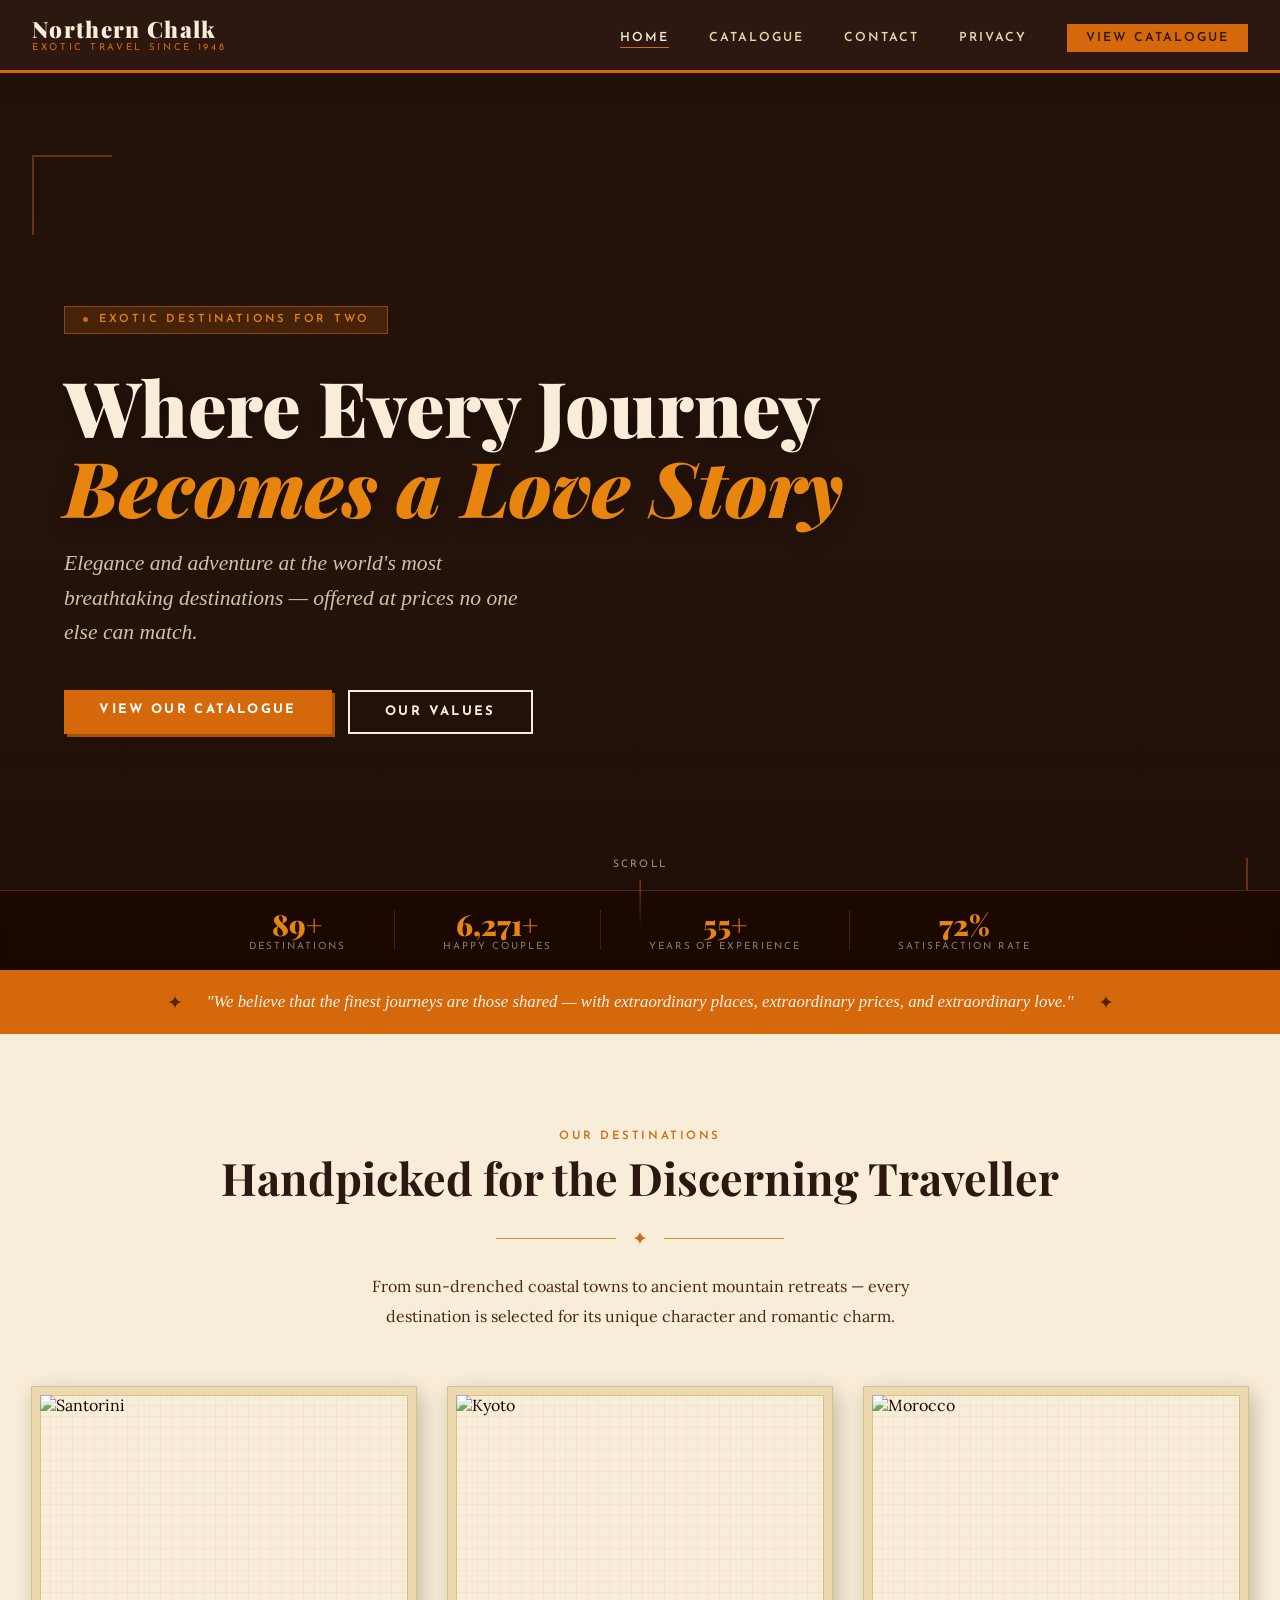
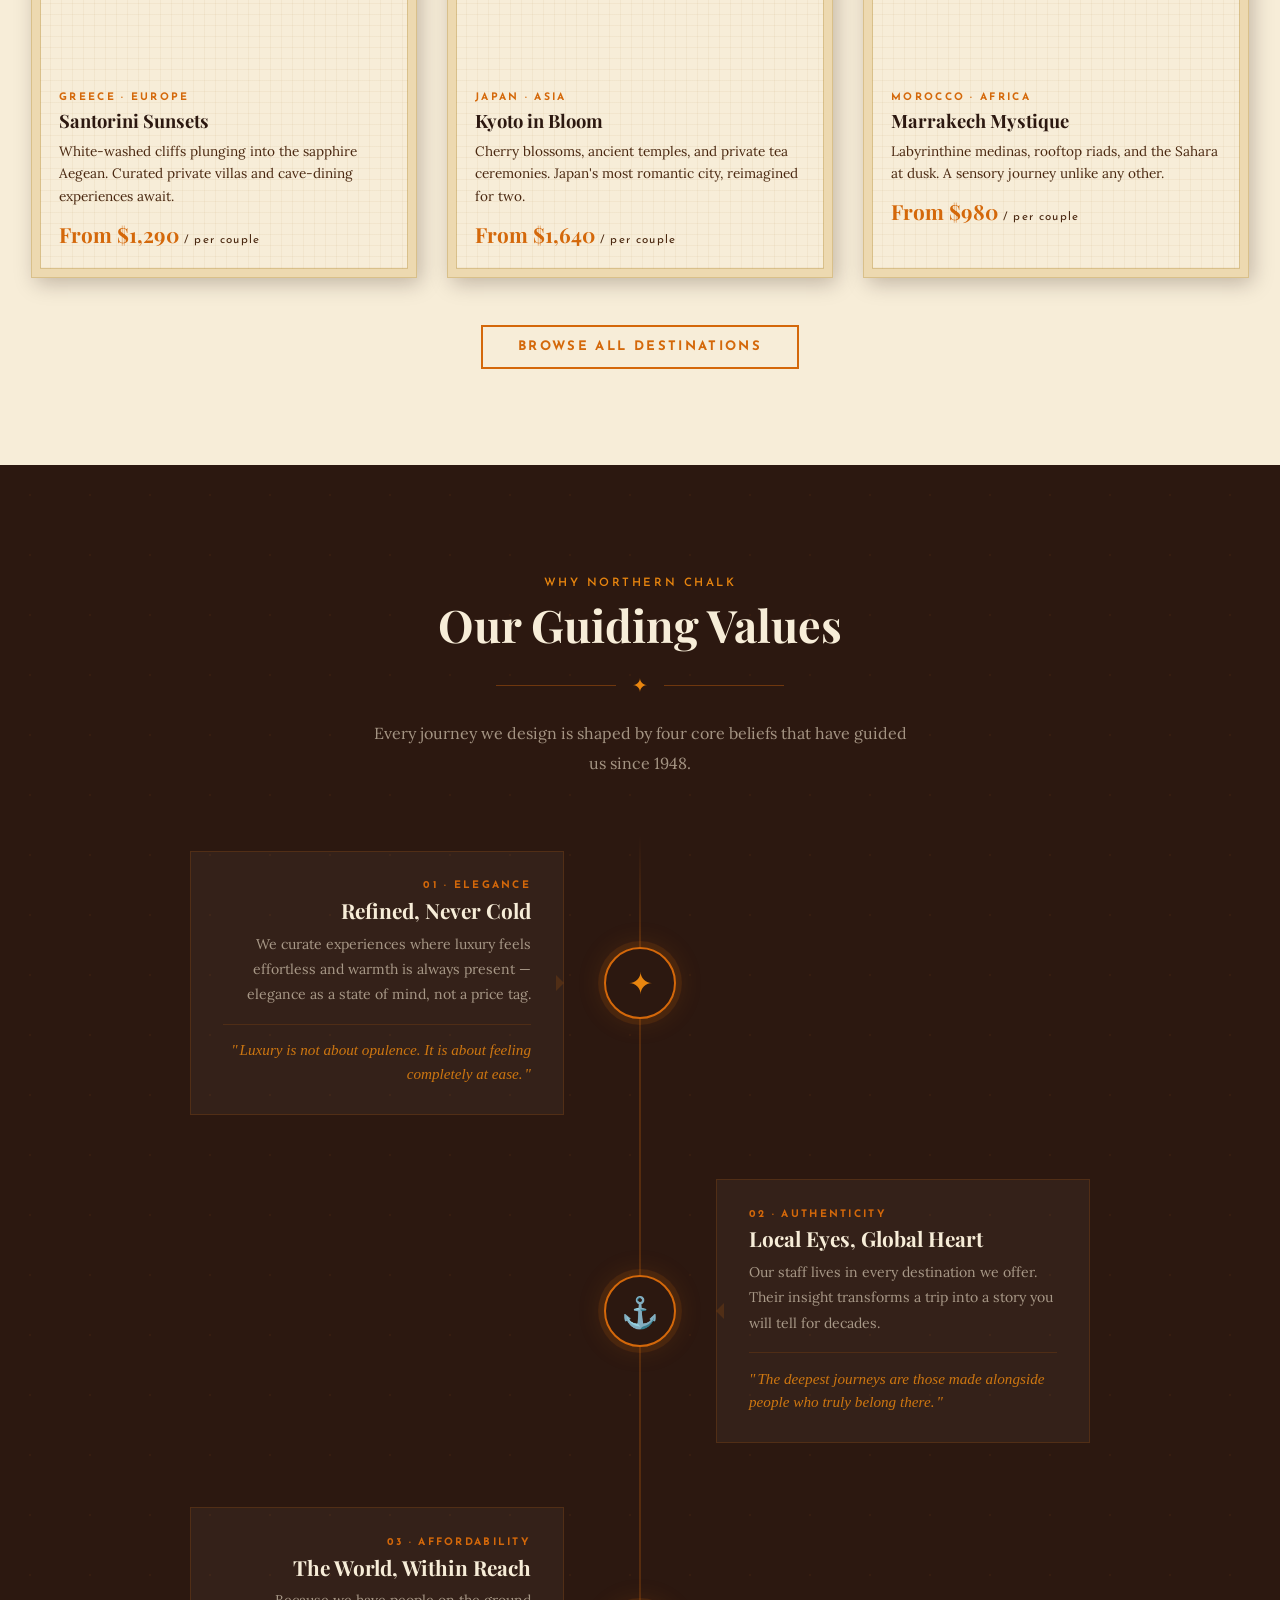
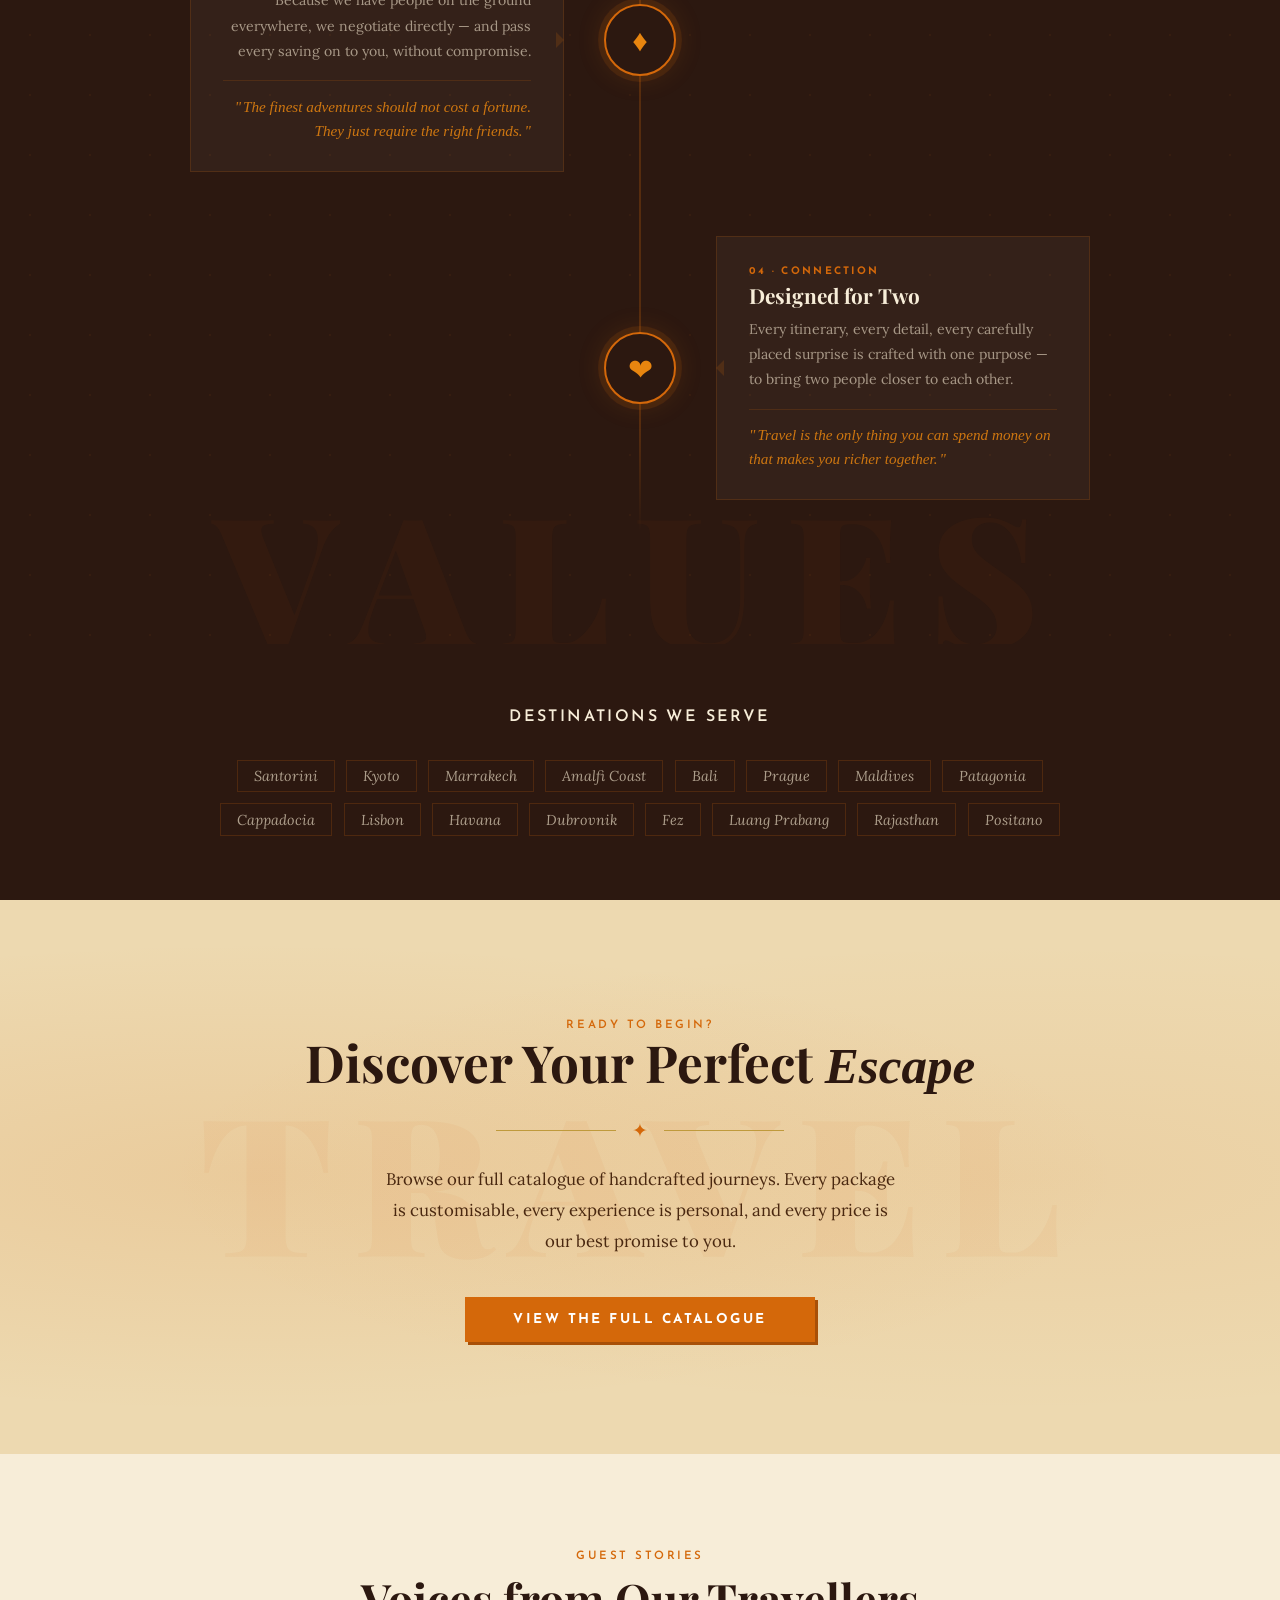
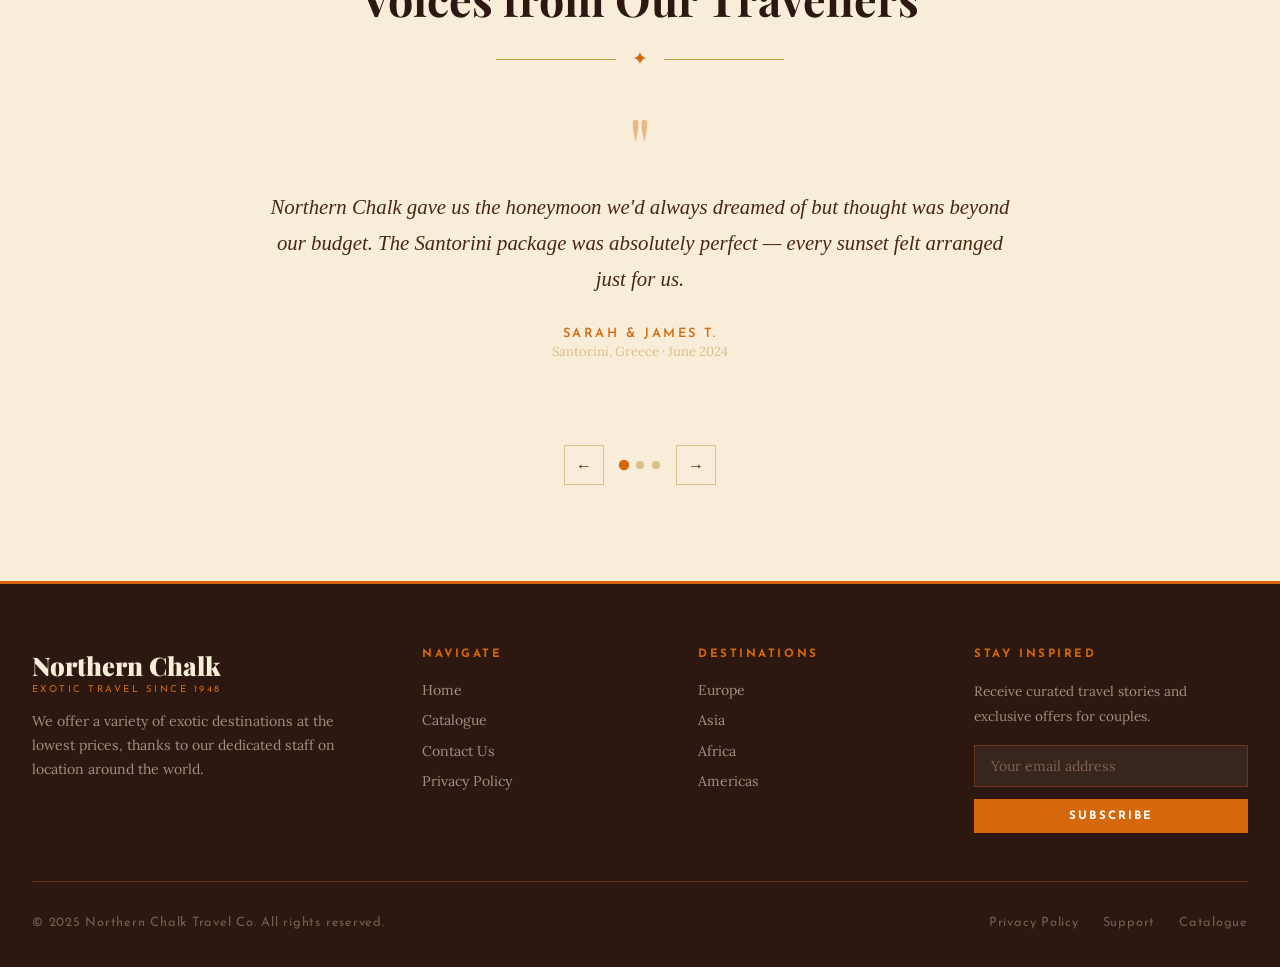
==== commit 9947b0bd: "Add favicon link to index.html" ====
--- a/index.html
+++ b/index.html
@@ -4,6 +4,7 @@
     <meta charset="UTF-8">
     <meta name="viewport" content="width=device-width, initial-scale=1.0">
     <title>Northern Chalk — Exotic Travel Destinations</title>
+    <link rel="icon" type="image/jpg" href="icon-travel.svg">
     <link rel="stylesheet" href="style.css">
 </head>
 <body>
@@ -352,4 +353,4 @@
 
     <script src="script.js"></script>
 </body>
-</html>+</html>
